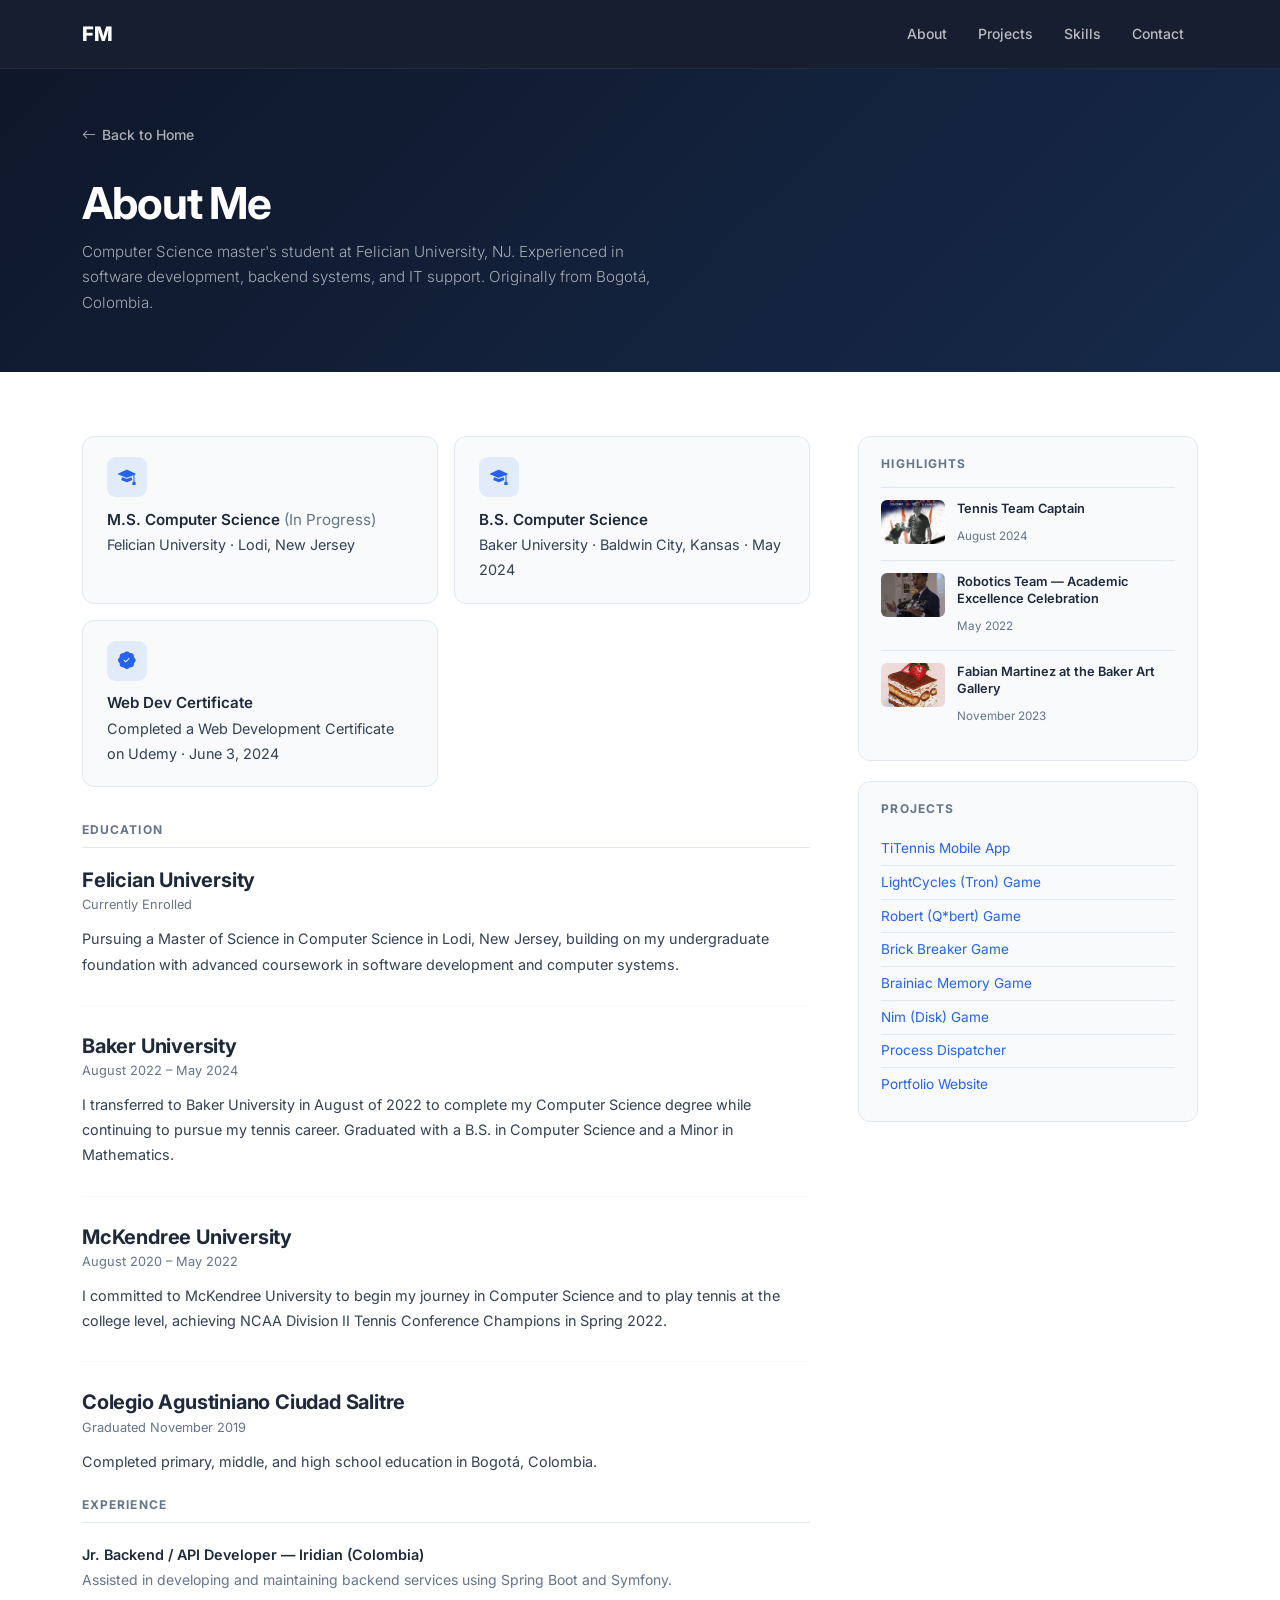
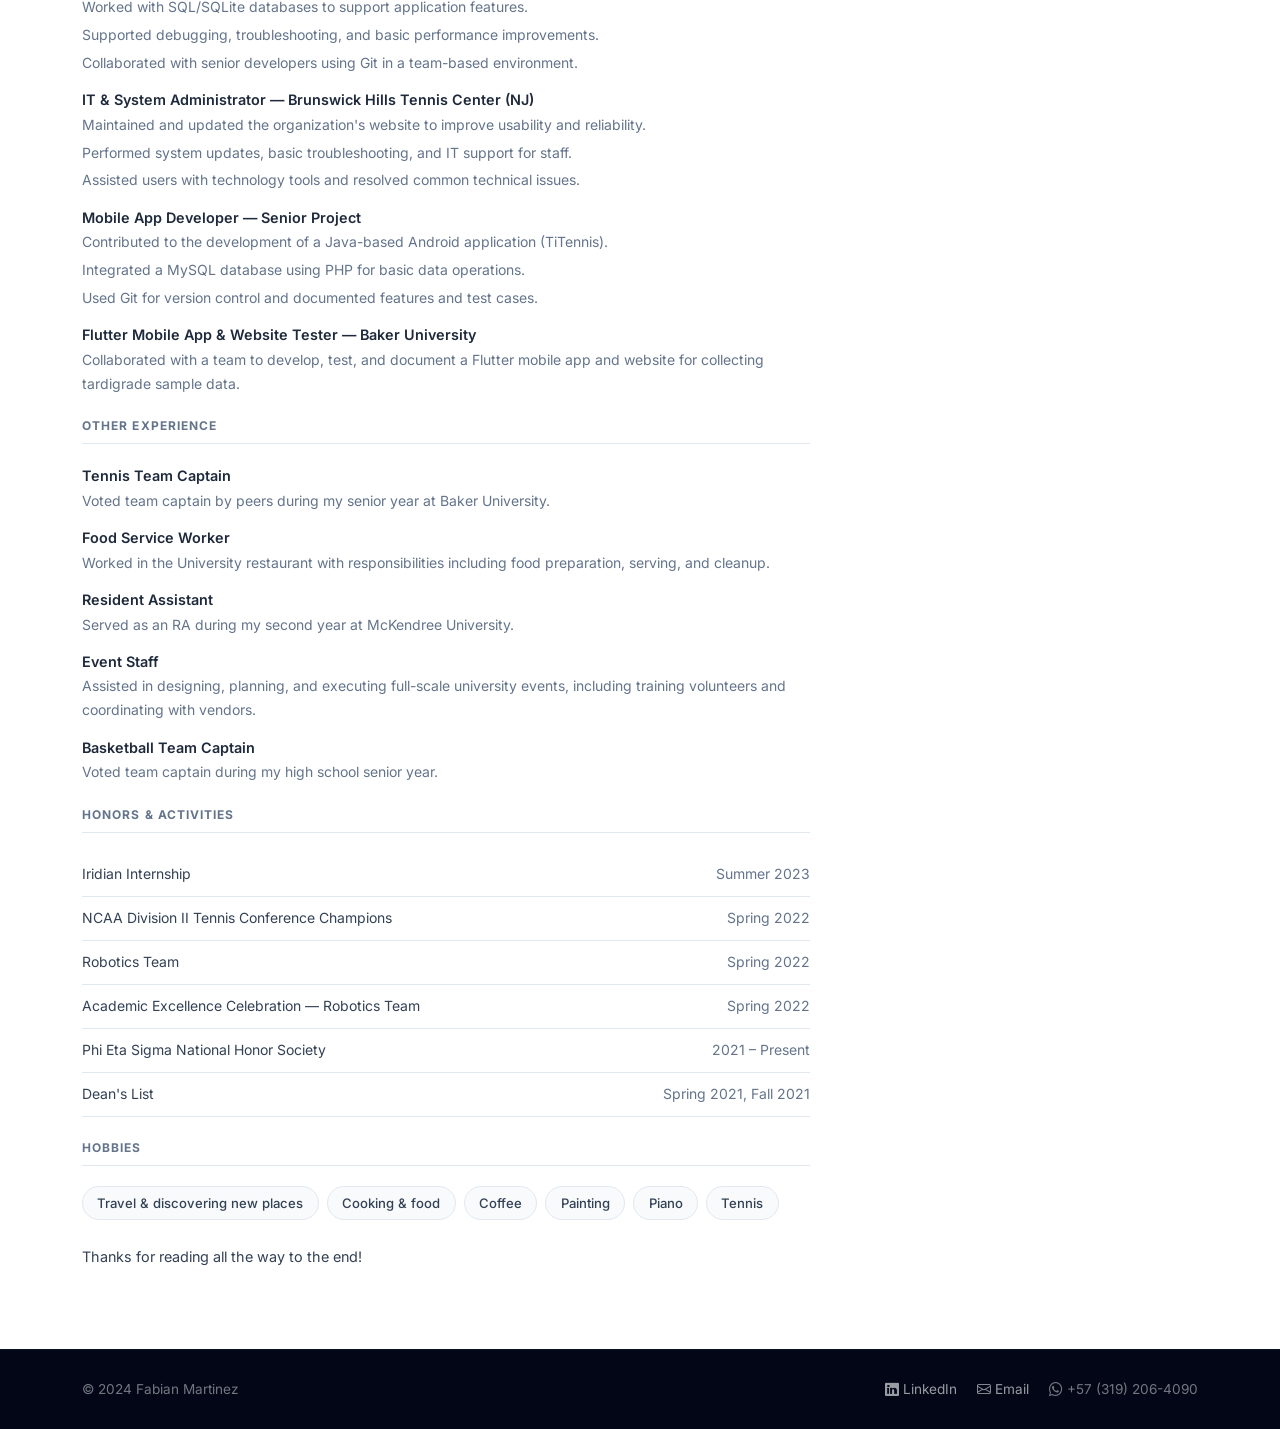
==== About.html @ b70476b0 "Updated Portfolio" ====
<!DOCTYPE html>
<html lang="en">
<head>
  <meta charset="UTF-8">
  <meta name="viewport" content="width=device-width, initial-scale=1.0">
  <title>About | Fabian Martinez</title>
  <link href="https://cdn.jsdelivr.net/npm/bootstrap@5.3.3/dist/css/bootstrap.min.css" rel="stylesheet"
    integrity="sha384-QWTKZyjpPEjISv5WaRU9OFeRpok6YctnYmDr5pNlyT2bRjXh0JMhjY6hW+ALEwIH" crossorigin="anonymous">
  <link rel="stylesheet" href="https://cdn.jsdelivr.net/npm/bootstrap-icons@1.11.3/font/bootstrap-icons.min.css">
  <link rel="stylesheet" href="./css/style.css">
</head>
<body>

<!-- ── Navbar ─────────────────────────────── -->
<nav class="navbar navbar-expand-lg sticky-top site-nav">
  <div class="container">
    <a class="navbar-brand" href="index.html">FM</a>
    <button class="navbar-toggler border-0" type="button" data-bs-toggle="collapse"
      data-bs-target="#mainNav" aria-controls="mainNav" aria-expanded="false" aria-label="Toggle navigation">
      <span class="navbar-toggler-icon"></span>
    </button>
    <div class="collapse navbar-collapse" id="mainNav">
      <ul class="navbar-nav ms-auto gap-1">
        <li class="nav-item"><a class="nav-link" href="index.html#about">About</a></li>
        <li class="nav-item"><a class="nav-link" href="index.html#projects">Projects</a></li>
        <li class="nav-item"><a class="nav-link" href="index.html#skills">Skills</a></li>
        <li class="nav-item"><a class="nav-link" href="index.html#contact">Contact</a></li>
      </ul>
    </div>
  </div>
</nav>

<!-- ── Page Hero ─────────────────────────── -->
<div class="page-hero">
  <div class="container">
    <a href="index.html" class="btn-back-custom">
      <i class="bi bi-arrow-left"></i> Back to Home
    </a>
    <h1>About Me</h1>
    <p class="lead">Computer Science master's student at Felician University, NJ. Experienced in software development, backend systems, and IT support. Originally from Bogotá, Colombia.</p>
  </div>
</div>

<!-- ── Main Content ───────────────────────── -->
<section class="about-page-content">
  <div class="container">
    <div class="row g-5">

      <!-- Article column -->
      <div class="col-lg-8">

        <!-- Quick Highlights -->
        <div class="row g-3 mb-4">
          <div class="col-sm-6">
            <div class="credential-card">
              <div class="credential-icon"><i class="bi bi-mortarboard-fill"></i></div>
              <h4>M.S. Computer Science <span style="font-weight:400; color:var(--text-muted);">(In Progress)</span></h4>
              <p>Felician University · Lodi, New Jersey</p>
            </div>
          </div>
          <div class="col-sm-6">
            <div class="credential-card">
              <div class="credential-icon"><i class="bi bi-mortarboard-fill"></i></div>
              <h4>B.S. Computer Science</h4>
              <p>Baker University · Baldwin City, Kansas · May 2024</p>
            </div>
          </div>
          <div class="col-sm-6">
            <div class="credential-card">
              <div class="credential-icon"><i class="bi bi-patch-check-fill"></i></div>
              <h4>Web Dev Certificate</h4>
              <p>Completed a Web Development Certificate on Udemy · June 3, 2024</p>
            </div>
          </div>
        </div>

        <!-- Education -->
        <h3 class="about-section-label">Education</h3>

        <h2 class="edu-title">Felician University</h2>
        <p class="edu-date">Currently Enrolled</p>
        <p>Pursuing a Master of Science in Computer Science in Lodi, New Jersey, building on my undergraduate foundation with advanced coursework in software development and computer systems.</p>
        <hr>

        <h2 class="edu-title">Baker University</h2>
        <p class="edu-date">August 2022 – May 2024</p>
        <p>I transferred to Baker University in August of 2022 to complete my Computer Science degree while continuing to pursue my tennis career. Graduated with a B.S. in Computer Science and a Minor in Mathematics.</p>
        <hr>

        <h2 class="edu-title">McKendree University</h2>
        <p class="edu-date">August 2020 – May 2022</p>
        <p>I committed to McKendree University to begin my journey in Computer Science and to play tennis at the college level, achieving NCAA Division II Tennis Conference Champions in Spring 2022.</p>
        <hr>

        <h2 class="edu-title">Colegio Agustiniano Ciudad Salitre</h2>
        <p class="edu-date">Graduated November 2019</p>
        <p>Completed primary, middle, and high school education in Bogotá, Colombia.</p>

        <!-- CS Experience -->
        <h3 class="about-section-label mt-4">Experience</h3>
        <dl>
          <dt>Jr. Backend / API Developer — Iridian (Colombia)</dt>
          <dd>Assisted in developing and maintaining backend services using Spring Boot and Symfony.</dd>
          <dd>Worked with SQL/SQLite databases to support application features.</dd>
          <dd>Supported debugging, troubleshooting, and basic performance improvements.</dd>
          <dd>Collaborated with senior developers using Git in a team-based environment.</dd>

          <dt>IT &amp; System Administrator — Brunswick Hills Tennis Center (NJ)</dt>
          <dd>Maintained and updated the organization's website to improve usability and reliability.</dd>
          <dd>Performed system updates, basic troubleshooting, and IT support for staff.</dd>
          <dd>Assisted users with technology tools and resolved common technical issues.</dd>

          <dt>Mobile App Developer — Senior Project</dt>
          <dd>Contributed to the development of a Java-based Android application (TiTennis).</dd>
          <dd>Integrated a MySQL database using PHP for basic data operations.</dd>
          <dd>Used Git for version control and documented features and test cases.</dd>

          <dt>Flutter Mobile App &amp; Website Tester — Baker University</dt>
          <dd>Collaborated with a team to develop, test, and document a Flutter mobile app and website for collecting tardigrade sample data.</dd>
        </dl>

        <!-- Other Experience -->
        <h3 class="about-section-label mt-4">Other Experience</h3>
        <dl>
          <dt>Tennis Team Captain</dt>
          <dd>Voted team captain by peers during my senior year at Baker University.</dd>

          <dt>Food Service Worker</dt>
          <dd>Worked in the University restaurant with responsibilities including food preparation, serving, and cleanup.</dd>

          <dt>Resident Assistant</dt>
          <dd>Served as an RA during my second year at McKendree University.</dd>

          <dt>Event Staff</dt>
          <dd>Assisted in designing, planning, and executing full-scale university events, including training volunteers and coordinating with vendors.</dd>

          <dt>Basketball Team Captain</dt>
          <dd>Voted team captain during my high school senior year.</dd>
        </dl>

        <!-- Honors -->
        <h3 class="about-section-label mt-4">Honors &amp; Activities</h3>
        <table class="honors-table">
          <tbody>
            <tr><td>Iridian Internship</td><td>Summer 2023</td></tr>
            <tr><td>NCAA Division II Tennis Conference Champions</td><td>Spring 2022</td></tr>
            <tr><td>Robotics Team</td><td>Spring 2022</td></tr>
            <tr><td>Academic Excellence Celebration — Robotics Team</td><td>Spring 2022</td></tr>
            <tr><td>Phi Eta Sigma National Honor Society</td><td>2021 – Present</td></tr>
            <tr><td>Dean's List</td><td>Spring 2021, Fall 2021</td></tr>
          </tbody>
        </table>

        <!-- Hobbies -->
        <h3 class="about-section-label mt-4">Hobbies</h3>
        <ul class="hobbies-list mb-4">
          <li>Travel &amp; discovering new places</li>
          <li>Cooking &amp; food</li>
          <li>Coffee</li>
          <li>Painting</li>
          <li>Piano</li>
          <li>Tennis</li>
        </ul>

        <p>Thanks for reading all the way to the end!</p>

      </div>

      <!-- Sidebar column -->
      <div class="col-lg-4">
        <div class="sidebar-card">
          <h4>Highlights</h4>
          <a class="sidebar-highlight" href="#">
            <img src="images/about/tennis.jpeg" alt="Tennis Team Captain">
            <div>
              <h6>Tennis Team Captain</h6>
              <small>August 2024</small>
            </div>
          </a>
          <a class="sidebar-highlight" href="#">
            <img src="images/about/robot.jpeg" alt="Robotics Team">
            <div>
              <h6>Robotics Team — Academic Excellence Celebration</h6>
              <small>May 2022</small>
            </div>
          </a>
          <a class="sidebar-highlight" href="#">
            <img src="images/about/tiramisu.jpeg" alt="Baker Art Gallery">
            <div>
              <h6>Fabian Martinez at the Baker Art Gallery</h6>
              <small>November 2023</small>
            </div>
          </a>
        </div>

        <div class="sidebar-card">
          <h4>Projects</h4>
          <div class="sidebar-archive">
            <a href="App.html">TiTennis Mobile App</a>
            <a href="Tron.html">LightCycles (Tron) Game</a>
            <a href="Robert.html">Robert (Q*bert) Game</a>
            <a href="Brick.html">Brick Breaker Game</a>
            <a href="Brainiac.html">Brainiac Memory Game</a>
            <a href="Disk.html">Nim (Disk) Game</a>
            <a href="Dispatcher.html">Process Dispatcher</a>
            <a href="Webpage.html">Portfolio Website</a>
          </div>
        </div>
      </div>

    </div>
  </div>
</section>

<!-- ── Footer ─────────────────────────────── -->
<footer class="site-footer">
  <div class="container">
    <div class="footer-grid">
      <span>© 2024 Fabian Martinez</span>
      <div class="footer-links">
        <a href="https://www.linkedin.com/in/fabian-martinez-camargo-32357427b" target="_blank" rel="noopener">
          <i class="bi bi-linkedin me-1"></i>LinkedIn
        </a>
        <a href="mailto:fabianmartinezcamargo81@gmail.com">
          <i class="bi bi-envelope me-1"></i>Email
        </a>
        <span><i class="bi bi-whatsapp me-1"></i>+57 (319) 206-4090</span>
      </div>
    </div>
  </div>
</footer>

<script src="https://cdn.jsdelivr.net/npm/bootstrap@5.3.3/dist/js/bootstrap.bundle.min.js"
  integrity="sha384-YvpcrYf0tY3lHB60NNkmXc4s9bIOgUxi8T/jzmmbgxkiMr+9iS1YDKl5bDXQP5" crossorigin="anonymous"></script>
</body>
</html>
---- css/style.css ----
@import url('https://fonts.googleapis.com/css2?family=Inter:wght@300;400;500;600;700;800&family=Fira+Code:wght@400;500&display=swap');

/* ── Variables ─────────────────────────────── */
:root {
  --primary:      #2563eb;
  --primary-dark: #1d4ed8;
  --accent:       #0ea5e9;
  --dark:         #0f172a;
  --dark-2:       #1e293b;
  --text:         #334155;
  --text-muted:   #64748b;
  --bg:           #ffffff;
  --bg-alt:       #f8fafc;
  --border:       #e2e8f0;
  --radius:       0.75rem;
  --shadow-sm:    0 1px 3px rgba(0,0,0,.08), 0 1px 2px rgba(0,0,0,.04);
  --shadow:       0 4px 6px rgba(0,0,0,.07), 0 2px 4px rgba(0,0,0,.04);
  --shadow-lg:    0 10px 25px rgba(0,0,0,.1), 0 4px 10px rgba(0,0,0,.05);
  --transition:   0.2s ease;
}

/* ── Base ──────────────────────────────────── */
*, *::before, *::after { box-sizing: border-box; }
html { scroll-behavior: smooth; }

body {
  font-family: 'Inter', system-ui, sans-serif;
  color: var(--text);
  background: var(--bg);
  line-height: 1.7;
  -webkit-font-smoothing: antialiased;
}

/* ── Navbar ────────────────────────────────── */
.site-nav {
  background: rgba(15, 23, 42, 0.97);
  backdrop-filter: blur(8px);
  border-bottom: 1px solid rgba(255,255,255,.06);
  padding: 0.75rem 0;
  z-index: 1030;
}

.site-nav .navbar-brand {
  font-weight: 800;
  font-size: 1.25rem;
  color: #fff !important;
  letter-spacing: -0.02em;
}

.site-nav .nav-link {
  color: rgba(255,255,255,.7) !important;
  font-size: 0.875rem;
  font-weight: 500;
  padding: 0.4rem 0.85rem !important;
  border-radius: 6px;
  transition: color var(--transition), background var(--transition);
}

.site-nav .nav-link:hover {
  color: #fff !important;
  background: rgba(255,255,255,.08);
}

/* ── Hero Section ─────────────────────────── */
.hero {
  background: linear-gradient(135deg, #0f172a 0%, #162a4a 50%, #0f172a 100%);
  background-size: 200% 200%;
  animation: hero-gradient 14s ease infinite;
  min-height: 88vh;
  display: flex;
  align-items: center;
  padding: 5rem 0;
  position: relative;
  overflow: hidden;
}

.hero::before {
  content: '';
  position: absolute;
  inset: 0;
  background: radial-gradient(ellipse at 70% 50%, rgba(37,99,235,.12) 0%, transparent 65%);
  pointer-events: none;
}

@keyframes hero-gradient {
  0%   { background-position: 0% 50%; }
  50%  { background-position: 100% 50%; }
  100% { background-position: 0% 50%; }
}

.hero-eyebrow {
  color: var(--accent);
  font-size: 0.8rem;
  font-weight: 600;
  letter-spacing: 0.12em;
  text-transform: uppercase;
  margin-bottom: 1rem;
  display: block;
}

.hero h1 {
  font-size: clamp(2.5rem, 5.5vw, 4.25rem);
  font-weight: 800;
  color: #fff;
  line-height: 1.05;
  letter-spacing: -0.03em;
  margin: 0;
}

.hero .hero-subtitle {
  font-size: clamp(0.95rem, 1.8vw, 1.125rem);
  color: rgba(255,255,255,.6);
  font-weight: 400;
  margin-top: 1rem;
  max-width: 480px;
  line-height: 1.7;
}

.hero-img {
  width: 240px;
  height: 240px;
  object-fit: cover;
  border-radius: 50%;
  border: 3px solid rgba(255,255,255,.12);
  box-shadow: 0 24px 64px rgba(0,0,0,.45);
}

@media (min-width: 992px) {
  .hero-img { width: 280px; height: 280px; }
}

/* ── Shared Button Styles ─────────────────── */
.btn-primary-custom {
  display: inline-block;
  background: var(--primary);
  color: #fff !important;
  border: none;
  padding: 0.72rem 1.65rem;
  border-radius: 8px;
  font-weight: 600;
  font-size: 0.9rem;
  text-decoration: none;
  transition: background var(--transition), transform var(--transition), box-shadow var(--transition);
}

.btn-primary-custom:hover {
  background: var(--primary-dark);
  transform: translateY(-1px);
  box-shadow: 0 4px 14px rgba(37,99,235,.35);
}

.btn-outline-custom {
  display: inline-block;
  background: transparent;
  color: rgba(255,255,255,.85) !important;
  border: 1px solid rgba(255,255,255,.28);
  padding: 0.72rem 1.65rem;
  border-radius: 8px;
  font-weight: 500;
  font-size: 0.9rem;
  text-decoration: none;
  transition: background var(--transition), border-color var(--transition);
}

.btn-outline-custom:hover {
  background: rgba(255,255,255,.09);
  border-color: rgba(255,255,255,.5);
  color: #fff !important;
}

.btn-github-custom {
  display: inline-flex;
  align-items: center;
  gap: 0.5rem;
  background: rgba(255,255,255,.08);
  color: rgba(255,255,255,.85) !important;
  border: 1px solid rgba(255,255,255,.18);
  padding: 0.6rem 1.35rem;
  border-radius: 8px;
  font-weight: 500;
  font-size: 0.875rem;
  text-decoration: none;
  transition: background var(--transition);
}

.btn-github-custom:hover {
  background: rgba(255,255,255,.15);
  color: #fff !important;
}

.btn-back-custom {
  display: inline-flex;
  align-items: center;
  gap: 0.4rem;
  color: rgba(255,255,255,.65) !important;
  text-decoration: none;
  font-size: 0.875rem;
  font-weight: 500;
  padding: 0.4rem 0;
  transition: color var(--transition);
  margin-bottom: 1.5rem;
}

.btn-back-custom:hover { color: #fff !important; }

/* ── Section Shared ───────────────────────── */
.section-eyebrow {
  display: block;
  color: var(--primary);
  font-size: 0.78rem;
  font-weight: 700;
  letter-spacing: 0.1em;
  text-transform: uppercase;
  margin-bottom: 0.4rem;
}

.section-title {
  font-size: clamp(1.5rem, 3vw, 2rem);
  font-weight: 700;
  color: var(--dark-2);
  letter-spacing: -0.025em;
  margin-bottom: 0;
}

.section-divider {
  width: 44px;
  height: 4px;
  background: var(--primary);
  border-radius: 2px;
  margin: 0.75rem 0 2.25rem;
}

/* ── About Section (index) ───────────────── */
.about-section {
  background: var(--bg);
  padding: 5.5rem 0;
}

.about-intro {
  font-size: 1rem;
  color: var(--text);
  line-height: 1.75;
}

.credential-card {
  background: var(--bg-alt);
  border: 1px solid var(--border);
  border-radius: var(--radius);
  padding: 1.25rem 1.5rem;
  height: 100%;
  transition: box-shadow var(--transition), transform var(--transition);
}

.credential-card:hover {
  box-shadow: var(--shadow-lg);
  transform: translateY(-2px);
}

.credential-icon {
  width: 40px;
  height: 40px;
  background: rgba(37,99,235,.1);
  border-radius: 9px;
  display: flex;
  align-items: center;
  justify-content: center;
  color: var(--primary);
  font-size: 1.1rem;
  margin-bottom: 0.85rem;
  flex-shrink: 0;
}

.credential-card h4 {
  font-size: 0.95rem;
  font-weight: 600;
  color: var(--dark-2);
  margin-bottom: 0.2rem;
}

.credential-card p {
  font-size: 0.825rem;
  color: var(--text-muted);
  margin: 0;
}

/* ── Projects Section ─────────────────────── */
.projects-section {
  background: var(--bg-alt);
  padding: 5.5rem 0;
}

.project-card {
  background: var(--bg);
  border: 1px solid var(--border);
  border-radius: var(--radius);
  overflow: hidden;
  height: 100%;
  display: flex;
  flex-direction: column;
  transition: box-shadow var(--transition), transform var(--transition);
}

.project-card:hover {
  box-shadow: var(--shadow-lg);
  transform: translateY(-3px);
}

.project-card-img {
  width: 100%;
  height: 190px;
  object-fit: cover;
  object-position: top center;
  display: block;
}

.project-card-body {
  padding: 1.25rem 1.4rem 1.4rem;
  flex: 1;
  display: flex;
  flex-direction: column;
}

.project-tag {
  display: inline-block;
  font-size: 0.68rem;
  font-weight: 700;
  letter-spacing: 0.06em;
  text-transform: uppercase;
  color: var(--primary);
  background: rgba(37,99,235,.08);
  padding: 0.18rem 0.55rem;
  border-radius: 4px;
  margin-bottom: 0.7rem;
}

.project-card-body h3 {
  font-size: 1.05rem;
  font-weight: 700;
  color: var(--dark-2);
  margin-bottom: 0.5rem;
  line-height: 1.3;
}

.project-card-body p {
  font-size: 0.86rem;
  color: var(--text-muted);
  flex: 1;
  margin-bottom: 1rem;
  line-height: 1.6;
}

.project-card-link {
  color: var(--primary);
  font-size: 0.86rem;
  font-weight: 600;
  text-decoration: none;
  display: inline-flex;
  align-items: center;
  gap: 0.3rem;
  transition: gap var(--transition), color var(--transition);
}

.project-card-link:hover {
  color: var(--primary-dark);
  gap: 0.55rem;
}

/* ── Skills Section ───────────────────────── */
.skills-section {
  background: var(--bg);
  padding: 5.5rem 0;
}

.skill-group {
  background: var(--bg-alt);
  border: 1px solid var(--border);
  border-radius: var(--radius);
  padding: 1.25rem 1.4rem;
  height: 100%;
}

.skill-group h4 {
  font-size: 0.78rem;
  font-weight: 700;
  color: var(--text-muted);
  text-transform: uppercase;
  letter-spacing: 0.08em;
  margin-bottom: 0.85rem;
}

.skill-list {
  list-style: none;
  padding: 0;
  margin: 0;
  display: flex;
  flex-wrap: wrap;
  gap: 0.4rem;
}

.skill-list li {
  background: var(--bg);
  border: 1px solid var(--border);
  border-radius: 6px;
  padding: 0.22rem 0.6rem;
  font-size: 0.8rem;
  color: var(--text);
  font-weight: 500;
}

/* ── Contact Section ──────────────────────── */
.contact-section {
  background: var(--dark);
  padding: 5.5rem 0;
  text-align: center;
}

.contact-section h2 {
  color: #fff;
  font-size: clamp(1.6rem, 3vw, 2.25rem);
  font-weight: 700;
  letter-spacing: -0.02em;
  margin-bottom: 0.6rem;
}

.contact-section p {
  color: rgba(255,255,255,.55);
  font-size: 1rem;
  margin-bottom: 2.25rem;
}

.btn-contact {
  display: inline-block;
  background: var(--primary);
  color: #fff !important;
  border: none;
  padding: 0.8rem 2.1rem;
  border-radius: 8px;
  font-weight: 600;
  font-size: 0.95rem;
  text-decoration: none;
  transition: background var(--transition), transform var(--transition), box-shadow var(--transition);
}

.btn-contact:hover {
  background: var(--primary-dark);
  transform: translateY(-1px);
  box-shadow: 0 4px 14px rgba(37,99,235,.4);
}

/* ── Site Footer ─────────────────────────── */
.site-footer {
  background: #020617;
  color: rgba(255,255,255,.45);
  padding: 1.75rem 0;
  border-top: 1px solid rgba(255,255,255,.05);
  font-size: 0.85rem;
}

.site-footer a {
  color: rgba(255,255,255,.6);
  text-decoration: none;
  transition: color var(--transition);
}

.site-footer a:hover { color: #fff; }

.footer-grid {
  display: flex;
  flex-wrap: wrap;
  justify-content: space-between;
  align-items: center;
  gap: 0.75rem;
}

.footer-links {
  display: flex;
  flex-wrap: wrap;
  gap: 1.25rem;
  align-items: center;
}

/* ── Page Hero (project + about pages) ────── */
.page-hero {
  background: linear-gradient(135deg, #0f172a 0%, #162a4a 100%);
  padding: 3rem 0 2.5rem;
  color: #fff;
}

.page-hero h1 {
  font-size: clamp(1.75rem, 4vw, 2.75rem);
  font-weight: 700;
  color: #fff;
  letter-spacing: -0.025em;
  margin-bottom: 0.65rem;
  line-height: 1.15;
}

.page-hero .lead {
  color: rgba(255,255,255,.62);
  font-size: 0.95rem;
  max-width: 580px;
  line-height: 1.7;
}

.page-hero-img {
  width: 100%;
  max-height: 300px;
  object-fit: cover;
  object-position: top;
  border-radius: var(--radius);
  box-shadow: 0 20px 50px rgba(0,0,0,.4);
}

/* ── Content Section (project pages) ────── */
.content-section {
  padding: 4rem 0;
  background: var(--bg);
}

.content-section h3.section-label {
  font-size: 0.78rem;
  font-weight: 700;
  text-transform: uppercase;
  letter-spacing: 0.09em;
  color: var(--text-muted);
  border-bottom: 1px solid var(--border);
  padding-bottom: 0.65rem;
  margin-bottom: 1.5rem;
}

.skills-dl dt {
  font-weight: 600;
  color: var(--dark-2);
  font-size: 0.925rem;
  margin-top: 1.1rem;
  margin-bottom: 0.25rem;
}

.skills-dl dd {
  color: var(--text-muted);
  font-size: 0.875rem;
  margin-left: 0;
  line-height: 1.65;
  margin-bottom: 0.2rem;
}

/* ── Code Block (Dispatcher page) ────────── */
.code-section {
  background: #0d1117;
  padding: 3.5rem 0;
}

.code-section h2 {
  color: #fff;
  font-size: 1.1rem;
  font-weight: 700;
  margin-bottom: 1.25rem;
  letter-spacing: -0.01em;
}

.code-section pre {
  background: #161b22;
  border: 1px solid rgba(255,255,255,.08);
  border-radius: var(--radius);
  padding: 1.5rem;
  overflow-x: auto;
  font-size: 0.77rem;
  line-height: 1.75;
  margin: 0;
}

.code-section code {
  color: #c9d1d9;
  font-family: 'Fira Code', 'Consolas', 'Courier New', monospace;
}

/* ── Gallery (App page) ─────────────────── */
.gallery-section {
  background: var(--bg-alt);
  padding: 4rem 0;
}

.gallery-section h3.section-label {
  font-size: 0.78rem;
  font-weight: 700;
  text-transform: uppercase;
  letter-spacing: 0.09em;
  color: var(--text-muted);
  border-bottom: 1px solid var(--border);
  padding-bottom: 0.65rem;
  margin-bottom: 1.5rem;
}

.gallery-card {
  background: var(--bg);
  border: 1px solid var(--border);
  border-radius: var(--radius);
  overflow: hidden;
  box-shadow: var(--shadow-sm);
  transition: box-shadow var(--transition), transform var(--transition);
}

.gallery-card:hover {
  box-shadow: var(--shadow-lg);
  transform: translateY(-2px);
}

.gallery-card img {
  width: 100%;
  height: 210px;
  object-fit: cover;
  display: block;
}

.gallery-card .gallery-caption {
  padding: 0.7rem 0.9rem;
  font-size: 0.8rem;
  color: var(--text-muted);
  font-weight: 500;
}

/* ── About Page ──────────────────────────── */
.about-page-content {
  padding: 4rem 0;
}

.about-page-content h2.edu-title {
  font-size: 1.25rem;
  font-weight: 700;
  color: var(--dark-2);
  letter-spacing: -0.01em;
  margin-bottom: 0.15rem;
}

.about-page-content .edu-date {
  font-size: 0.8rem;
  color: var(--text-muted);
  margin-bottom: 0.6rem;
}

.about-page-content p {
  font-size: 0.9rem;
  color: var(--text);
  line-height: 1.75;
}

.about-page-content hr {
  border-color: var(--border);
  margin: 1.75rem 0;
}

.about-section-label {
  font-size: 0.75rem;
  font-weight: 700;
  text-transform: uppercase;
  letter-spacing: 0.09em;
  color: var(--text-muted);
  border-bottom: 1px solid var(--border);
  padding-bottom: 0.6rem;
  margin: 2.25rem 0 1.25rem;
}

.about-page-content dt {
  font-weight: 600;
  color: var(--dark-2);
  font-size: 0.9rem;
  margin-top: 0.85rem;
}

.about-page-content dd {
  color: var(--text-muted);
  font-size: 0.875rem;
  margin-left: 0;
  margin-bottom: 0.25rem;
}

.about-page-content .honors-table {
  width: 100%;
  font-size: 0.875rem;
  border-collapse: collapse;
}

.about-page-content .honors-table td {
  padding: 0.6rem 0;
  border-bottom: 1px solid var(--border);
  color: var(--text);
  vertical-align: top;
}

.about-page-content .honors-table td:last-child {
  color: var(--text-muted);
  text-align: right;
  white-space: nowrap;
  padding-left: 1rem;
}

.hobbies-list {
  list-style: none;
  padding: 0;
  display: flex;
  flex-wrap: wrap;
  gap: 0.5rem;
  margin: 0;
}

.hobbies-list li {
  background: var(--bg-alt);
  border: 1px solid var(--border);
  border-radius: 20px;
  padding: 0.3rem 0.9rem;
  font-size: 0.82rem;
  color: var(--text);
  font-weight: 500;
}

/* Sidebar */
.sidebar-card {
  background: var(--bg-alt);
  border: 1px solid var(--border);
  border-radius: var(--radius);
  padding: 1.25rem 1.4rem;
  margin-bottom: 1.25rem;
  position: sticky;
  top: 5rem;
}

.sidebar-card h4 {
  font-size: 0.75rem;
  font-weight: 700;
  text-transform: uppercase;
  letter-spacing: 0.09em;
  color: var(--text-muted);
  margin-bottom: 1rem;
}

.sidebar-highlight {
  display: flex;
  gap: 0.75rem;
  align-items: flex-start;
  padding: 0.75rem 0;
  border-top: 1px solid var(--border);
  text-decoration: none;
}

.sidebar-highlight img {
  width: 64px;
  height: 44px;
  object-fit: cover;
  border-radius: 6px;
  flex-shrink: 0;
}

.sidebar-highlight h6 {
  font-size: 0.8rem;
  font-weight: 600;
  color: var(--dark-2);
  margin: 0 0 0.2rem;
  line-height: 1.35;
}

.sidebar-highlight small {
  color: var(--text-muted);
  font-size: 0.73rem;
}

.sidebar-archive a {
  display: block;
  color: var(--primary);
  font-size: 0.85rem;
  text-decoration: none;
  padding: 0.3rem 0;
  border-top: 1px solid var(--border);
  transition: color var(--transition);
}

.sidebar-archive a:first-child { border-top: none; }
.sidebar-archive a:hover { color: var(--primary-dark); }
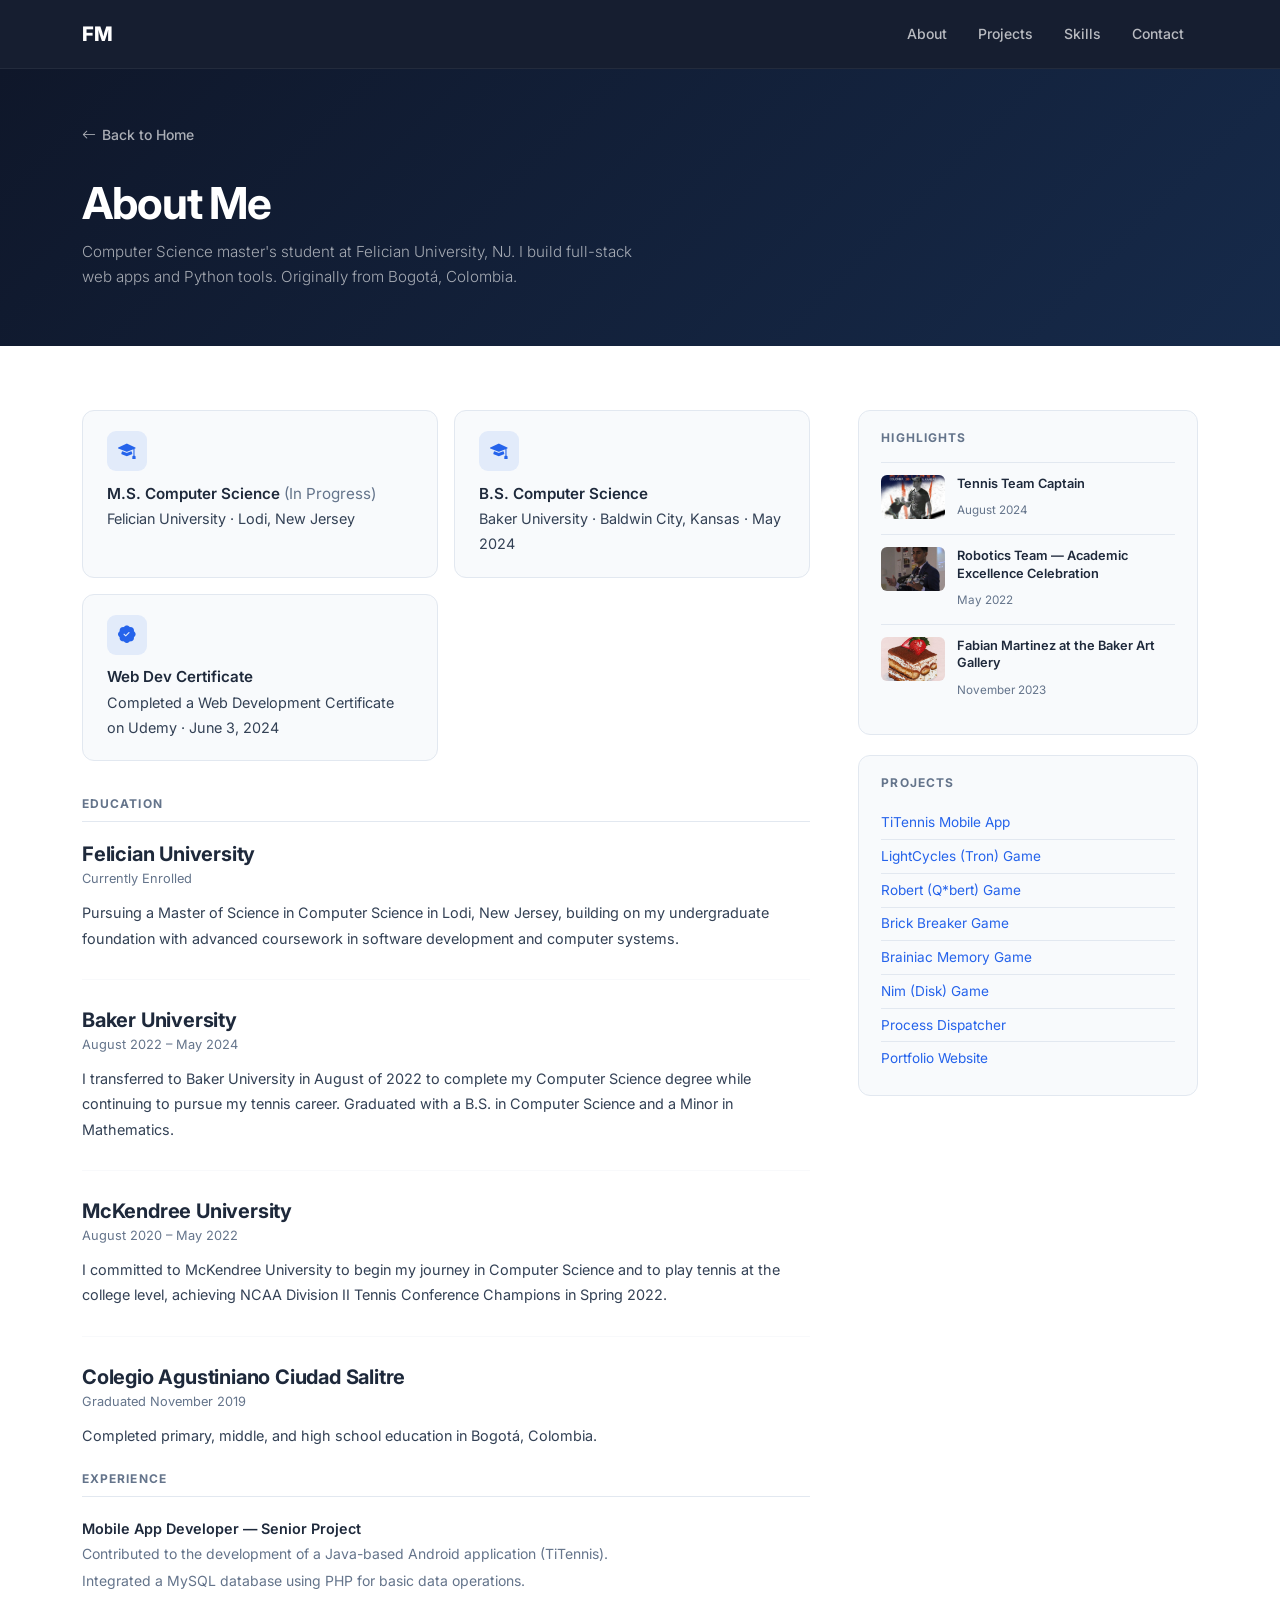
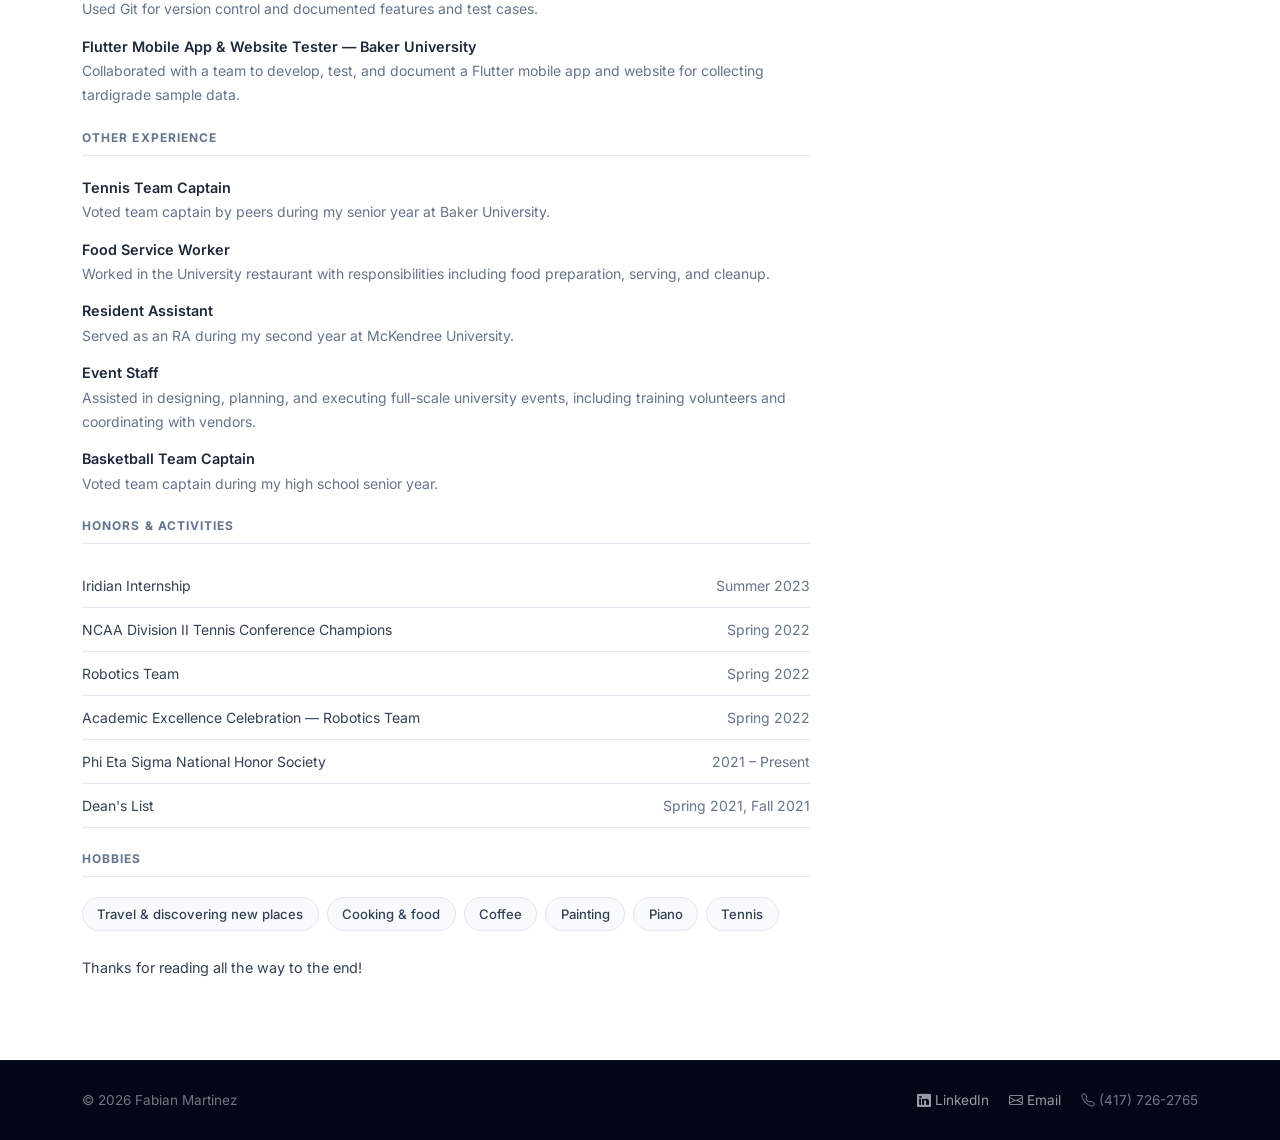
==== commit f1aa5a30: "Update portfolio: add RoomCam, refresh skills and bio, update contact" ====
--- a/About.html
+++ b/About.html
@@ -37,7 +37,7 @@
       <i class="bi bi-arrow-left"></i> Back to Home
     </a>
     <h1>About Me</h1>
-    <p class="lead">Computer Science master's student at Felician University, NJ. Experienced in software development, backend systems, and IT support. Originally from Bogotá, Colombia.</p>
+    <p class="lead">Computer Science master's student at Felician University, NJ. I build full-stack web apps and Python tools. Originally from Bogotá, Colombia.</p>
   </div>
 </div>
 
@@ -99,17 +99,6 @@
         <!-- CS Experience -->
         <h3 class="about-section-label mt-4">Experience</h3>
         <dl>
-          <dt>Jr. Backend / API Developer — Iridian (Colombia)</dt>
-          <dd>Assisted in developing and maintaining backend services using Spring Boot and Symfony.</dd>
-          <dd>Worked with SQL/SQLite databases to support application features.</dd>
-          <dd>Supported debugging, troubleshooting, and basic performance improvements.</dd>
-          <dd>Collaborated with senior developers using Git in a team-based environment.</dd>
-
-          <dt>IT &amp; System Administrator — Brunswick Hills Tennis Center (NJ)</dt>
-          <dd>Maintained and updated the organization's website to improve usability and reliability.</dd>
-          <dd>Performed system updates, basic troubleshooting, and IT support for staff.</dd>
-          <dd>Assisted users with technology tools and resolved common technical issues.</dd>
-
           <dt>Mobile App Developer — Senior Project</dt>
           <dd>Contributed to the development of a Java-based Android application (TiTennis).</dd>
           <dd>Integrated a MySQL database using PHP for basic data operations.</dd>
@@ -216,7 +205,7 @@
 <footer class="site-footer">
   <div class="container">
     <div class="footer-grid">
-      <span>© 2024 Fabian Martinez</span>
+      <span>© 2026 Fabian Martinez</span>
       <div class="footer-links">
         <a href="https://www.linkedin.com/in/fabian-martinez-camargo-32357427b" target="_blank" rel="noopener">
           <i class="bi bi-linkedin me-1"></i>LinkedIn
@@ -224,7 +213,7 @@
         <a href="mailto:fabianmartinezcamargo81@gmail.com">
           <i class="bi bi-envelope me-1"></i>Email
         </a>
-        <span><i class="bi bi-whatsapp me-1"></i>+57 (319) 206-4090</span>
+        <span><i class="bi bi-telephone me-1"></i>(417) 726-2765</span>
       </div>
     </div>
   </div>
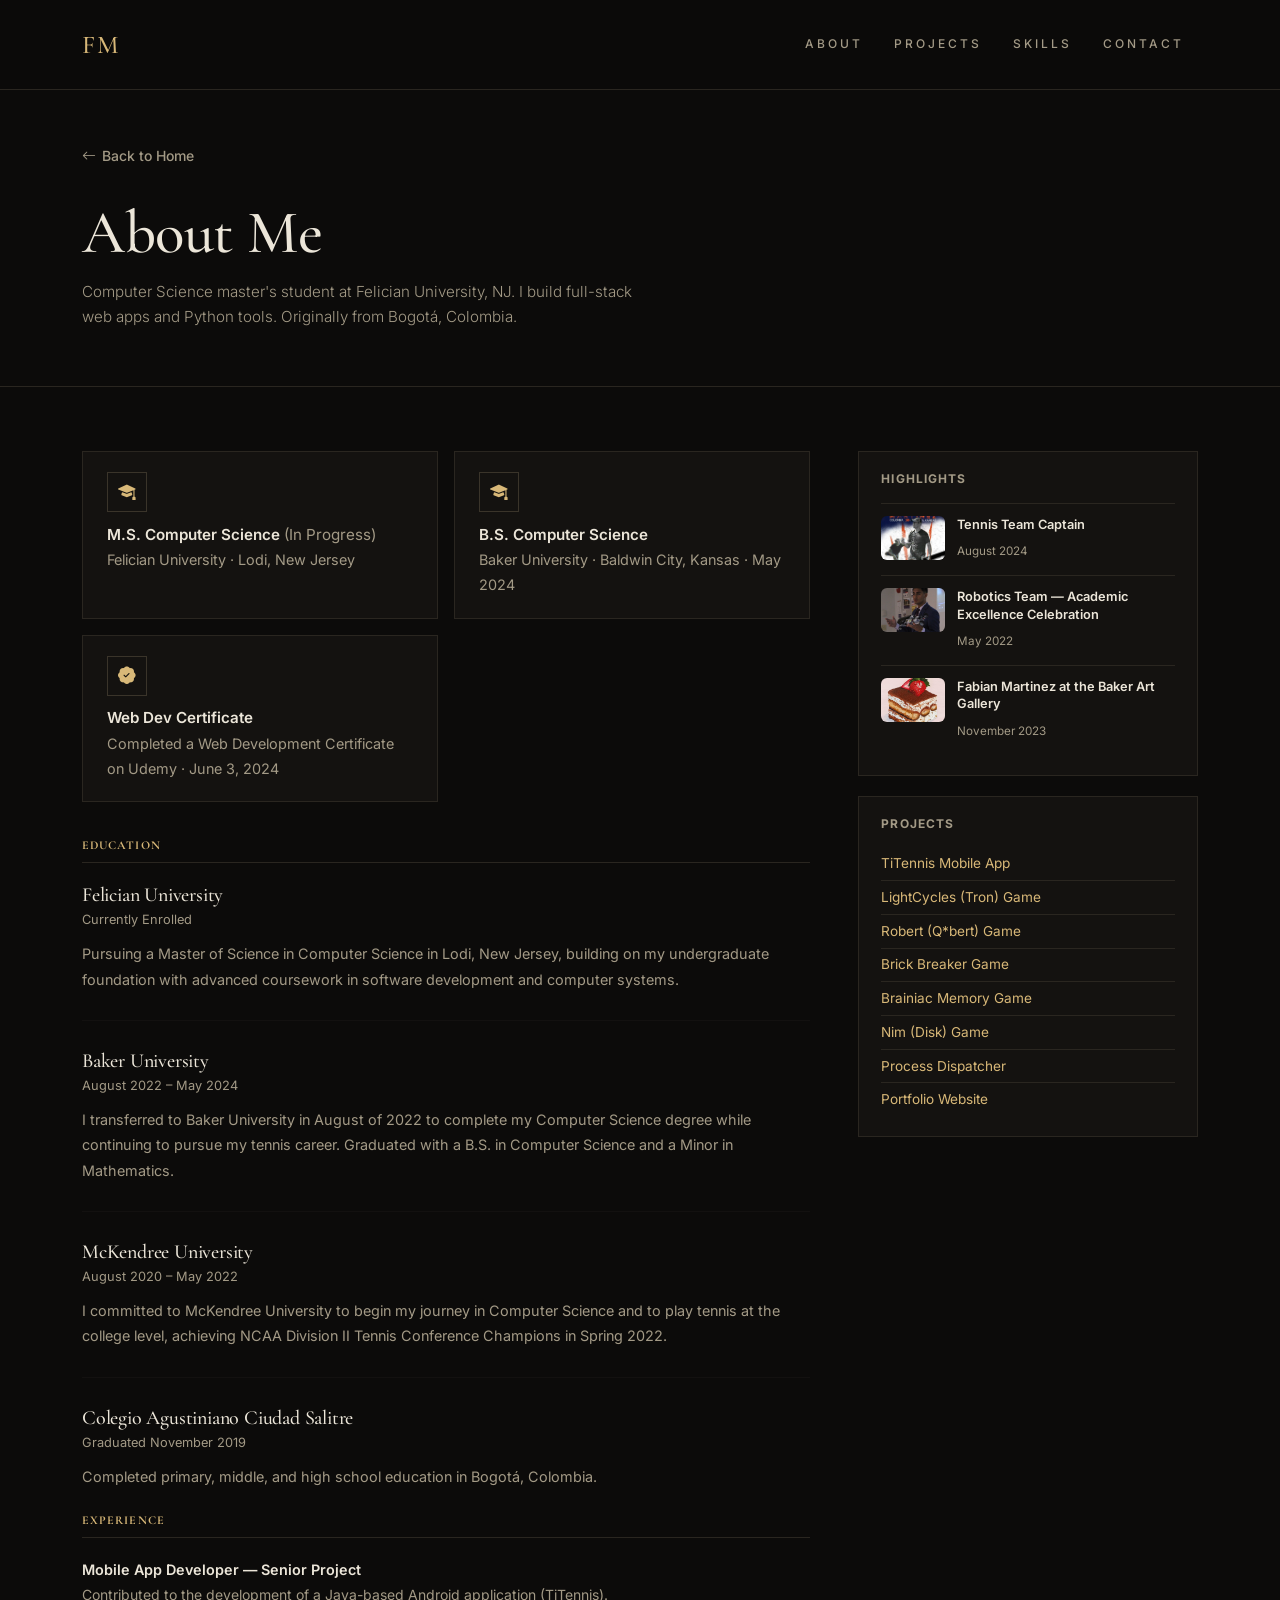
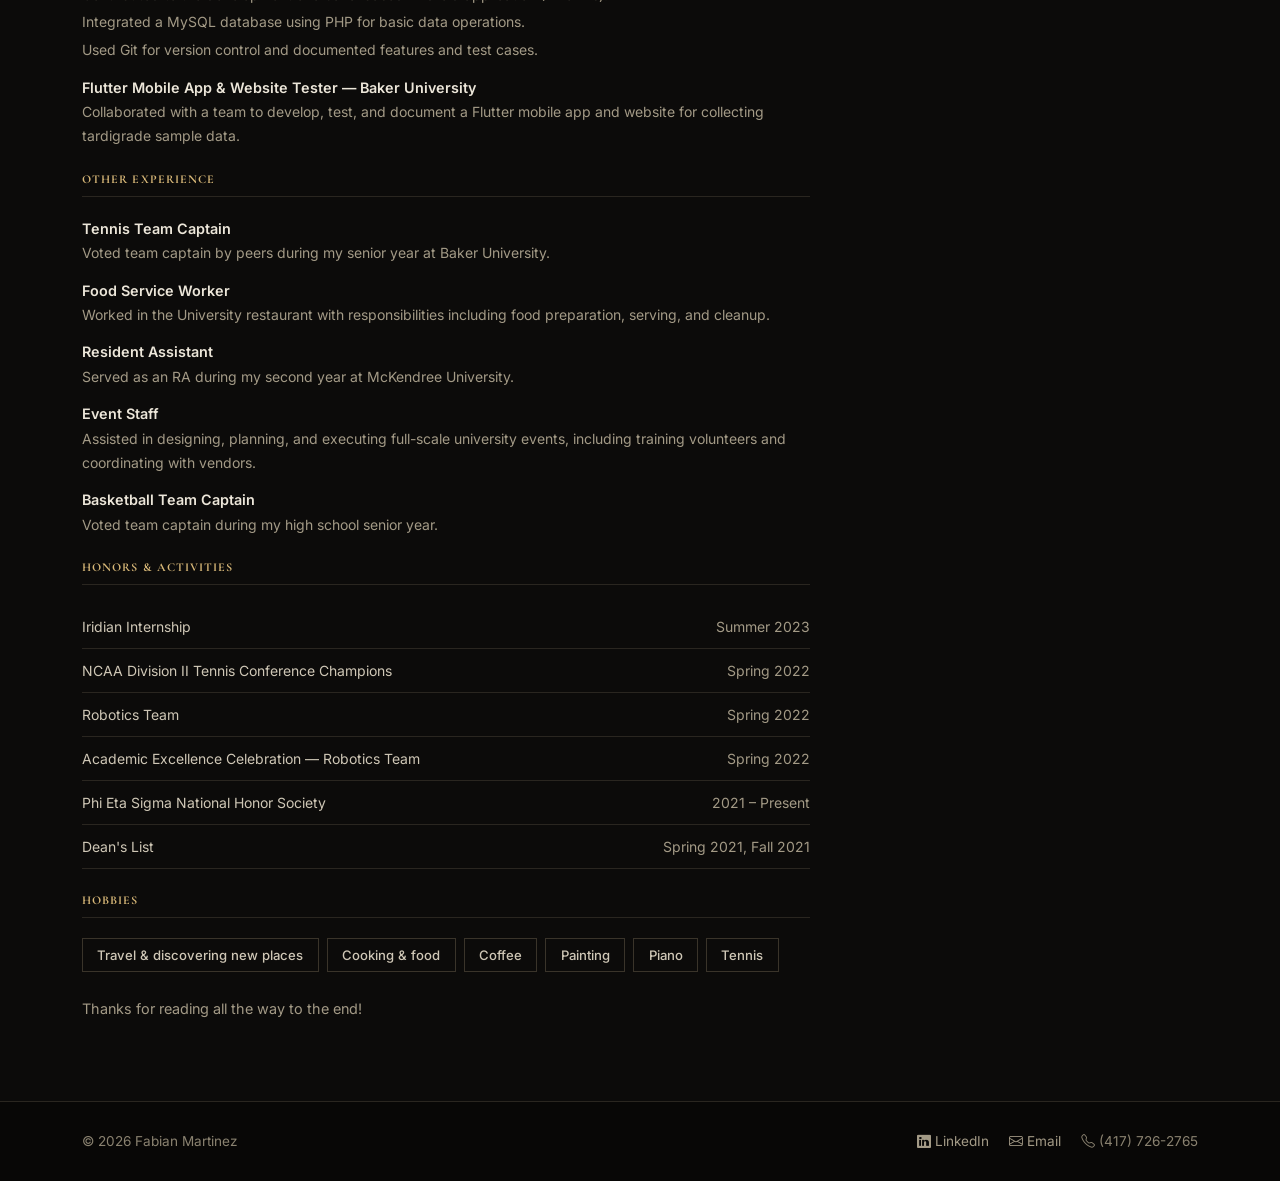
==== commit 5e26aeee: "Redesign portfolio: black and gold theme, new hero" ====
--- a/About.html
+++ b/About.html
@@ -8,6 +8,7 @@
     integrity="sha384-QWTKZyjpPEjISv5WaRU9OFeRpok6YctnYmDr5pNlyT2bRjXh0JMhjY6hW+ALEwIH" crossorigin="anonymous">
   <link rel="stylesheet" href="https://cdn.jsdelivr.net/npm/bootstrap-icons@1.11.3/font/bootstrap-icons.min.css">
   <link rel="stylesheet" href="./css/style.css">
+  <link rel="stylesheet" href="./css/gold.css">
 </head>
 <body>
 
--- a/css/gold.css
+++ b/css/gold.css
@@ -0,0 +1,106 @@
+@import url('https://fonts.googleapis.com/css2?family=Cormorant+Garamond:ital,wght@0,400;0,500;0,600;1,400&family=Inter:wght@300;400;500;600;700&family=Mrs+Saint+Delafield&display=swap');
+
+/* Black & gold theme — loaded after style.css */
+:root{
+  --primary:#d8b878; --primary-dark:#e6c78a; --accent:#d8b878;
+  --dark:#0c0b0a; --dark-2:#ece6d9;
+  --text:#cfc7b6; --text-muted:#a39a86;
+  --bg:#0c0b0a; --bg-alt:#141210; --border:#2a2620;
+  --radius:2px;
+  --shadow-sm:none; --shadow:none; --shadow-lg:0 12px 40px rgba(0,0,0,.6);
+  --serif:'Cormorant Garamond',Georgia,serif;
+}
+body{background:#0c0b0a;color:var(--text)}
+h1,h2,h3,.section-title,.page-hero h1,.contact-section h2,.about-page-content h2.edu-title{font-family:var(--serif);font-weight:500;color:#ece6d9}
+.site-nav{background:rgba(12,11,10,.96);border-bottom:1px solid #2a2620;padding:1.1rem 0}
+.site-nav .navbar-brand{font-family:var(--serif);font-weight:500;font-size:1.6rem;color:#d8b878!important;letter-spacing:2px}
+.site-nav .nav-link{color:#a39a86!important;font-size:.75rem;letter-spacing:3px;text-transform:uppercase;font-weight:500;border-radius:0}
+.site-nav .nav-link:hover{color:#d8b878!important;background:transparent}
+.navbar-toggler-icon{filter:invert(1) sepia(1) saturate(2)}
+
+/* Hero (index) */
+.hero{background:#0c0b0a;animation:none;min-height:auto;padding:3rem 0 0;display:block}
+.hero::before{display:none}
+.hero-eyebrow{color:#d8b878;font-size:.75rem;letter-spacing:4px}
+.hero h1{font-family:var(--serif);font-weight:500;font-size:clamp(3.6rem,9vw,7rem);line-height:.9;letter-spacing:-2px;color:#ece6d9}
+.hero h1 em{font-style:italic;font-weight:400;color:#d8b878}
+.hero-rule{width:72px;height:1px;background:#d8b878;margin:1.9rem 0}
+.hero .hero-subtitle{color:#a39a86;font-size:1.05rem;max-width:440px;margin-top:0}
+.hero-copy{padding:2rem 0 5rem;position:relative;z-index:2}
+.hero-photo{position:relative;min-height:660px;overflow:hidden}
+.hero-glow{position:absolute;left:50%;top:52%;width:620px;height:620px;transform:translate(-50%,-50%);background:radial-gradient(circle,#5a431f66,transparent 68%)}
+.hero-cutout{position:absolute;left:50%;bottom:0;transform:translateX(-50%);height:760px;width:auto;max-width:none;filter:drop-shadow(0 0 26px #d8b87833);-webkit-mask-image:linear-gradient(to bottom,#000 70%,transparent 99%);mask-image:linear-gradient(to bottom,#000 70%,transparent 99%)}
+.hero-sign{position:absolute;right:3%;bottom:150px;transform:rotate(-8deg);z-index:3;display:flex;flex-direction:column;align-items:flex-end}
+.hero-sign span:first-child{font-family:'Mrs Saint Delafield','Cormorant Garamond',cursive;font-size:170px;line-height:.8;color:#e6c78a;text-shadow:0 2px 18px #00000099}
+.hero-sign span:last-child{display:block;width:150px;height:1px;margin-top:6px;background:linear-gradient(90deg,transparent,#d8b878)}
+@media(max-width:991px){
+  .hero-photo{min-height:520px}.hero-cutout{height:560px}.hero-sign{bottom:110px}.hero-sign span:first-child{font-size:120px}
+  .hero-copy{padding-bottom:2rem}
+}
+
+/* Buttons */
+.btn-primary-custom,.btn-contact{background:transparent;color:#d8b878!important;border:1px solid #d8b878;border-radius:0;padding:.95rem 2.1rem;font-size:.75rem;letter-spacing:3px;text-transform:uppercase;font-weight:500}
+.btn-primary-custom:hover,.btn-contact:hover{background:#d8b878;color:#0c0b0a!important;box-shadow:none;transform:none}
+.btn-outline-custom{border:1px solid #3a342a;color:#a39a86!important;border-radius:0;padding:.95rem 2.1rem;font-size:.75rem;letter-spacing:3px;text-transform:uppercase}
+.btn-outline-custom:hover{border-color:#d8b878;color:#d8b878!important;background:transparent}
+.btn-github-custom{background:transparent;border:1px solid #d8b878;color:#d8b878!important;border-radius:0}
+.btn-github-custom:hover{background:#d8b878;color:#0c0b0a!important}
+.btn-back-custom{color:#a39a86!important}.btn-back-custom:hover{color:#d8b878!important}
+
+/* Sections */
+.section-eyebrow{color:#d8b878;letter-spacing:4px;font-weight:500}
+.section-title{font-size:clamp(2rem,4vw,3rem);letter-spacing:-.5px}
+.section-divider{width:72px;height:1px;background:#d8b878;border-radius:0}
+.about-section,.skills-section{background:#0c0b0a}
+.projects-section{background:#100e0c}
+.about-intro{color:#a39a86}
+.credential-card,.skill-group,.project-card,.gallery-card,.sidebar-card{background:#141210;border:1px solid #2a2620;border-radius:0}
+.credential-card:hover,.project-card:hover,.gallery-card:hover{border-color:#d8b878;box-shadow:var(--shadow-lg);transform:translateY(-3px)}
+.credential-icon{background:transparent;border:1px solid #3a342a;color:#d8b878;border-radius:0}
+.credential-card h4,.project-card-body h3,.sidebar-highlight h6{color:#ece6d9}
+.project-card-body h3{font-family:var(--serif);font-size:1.45rem;font-weight:500}
+.project-card-img{filter:saturate(.85) brightness(.92)}
+.project-tag{color:#d8b878;background:transparent;border:1px solid #3a342a;border-radius:0;letter-spacing:.1em}
+.project-card-link,.sidebar-archive a{color:#d8b878}
+.project-card-link:hover,.sidebar-archive a:hover{color:#e6c78a}
+.skill-group h4{color:#d8b878}
+.skill-list li,.hobbies-list li{background:transparent;border:1px solid #3a342a;border-radius:0;color:#cfc7b6}
+.contact-section{background:#0c0b0a;border-top:1px solid #2a2620}
+.contact-section h2{font-size:clamp(2.2rem,5vw,3.6rem)}
+.contact-section p{color:#a39a86}
+.site-footer{background:#080706;border-top:1px solid #2a2620;color:#8a8270}
+.site-footer a{color:#a39a86}.site-footer a:hover{color:#d8b878}
+
+/* Inner pages */
+.page-hero{background:#0c0b0a;border-bottom:1px solid #2a2620}
+.page-hero h1{font-size:clamp(2.4rem,5vw,3.8rem);letter-spacing:-.5px}
+.page-hero .lead{color:#a39a86}
+.page-hero-img{border-radius:0;box-shadow:0 20px 50px rgba(0,0,0,.6);border:1px solid #2a2620}
+.content-section{background:#0c0b0a}.gallery-section{background:#100e0c}
+.content-section h3.section-label,.gallery-section h3.section-label,.about-section-label{color:#d8b878;border-bottom:1px solid #2a2620}
+.skills-dl dt,.about-page-content dt{color:#ece6d9}
+.skills-dl dd,.about-page-content dd,.gallery-card .gallery-caption{color:#a39a86}
+.about-page-content p{color:#a39a86}
+.about-page-content .honors-table td{border-bottom:1px solid #2a2620;color:#cfc7b6}
+.about-page-content .honors-table td:last-child{color:#a39a86}
+.about-page-content hr{border-color:#2a2620}
+.code-section{background:#080706}.code-section pre{background:#100e0c;border-color:#2a2620;border-radius:0}
+
+/* Demo pages */
+.btn-demo{background:transparent!important;border-radius:0!important;border:1px solid #d8b878!important;color:#d8b878!important;letter-spacing:2px;text-transform:uppercase;font-size:.75rem!important}
+.btn-demo:hover{background:#d8b878!important;color:#0c0b0a!important}
+.demo-card{background:#141210!important;border:1px solid #2a2620!important;border-radius:0!important;color:#cfc7b6}
+.demo-card h2,.demo-card h3,.demo-card h4,.demo-card h5,.demo-card label,.demo-card b,.demo-card strong{color:#ece6d9}
+.note{background:#141210!important;border-left:3px solid #d8b878!important;color:#a39a86}
+.stage{background:#080706!important;border:1px solid #2a2620;border-radius:0!important}
+.phone{background:#1a1713!important;border-color:#2a2620!important}
+.notif{background:#241f18!important;color:#cfc7b6}.notif b{color:#ece6d9!important}
+.log div{border-bottom-color:#2a2620!important}
+.form-control,.form-select{background:#0c0b0a;border-color:#3a342a;color:#ece6d9;border-radius:0}
+.form-range::-webkit-slider-thumb{background:#d8b878}
+.table{--bs-table-bg:transparent;--bs-table-color:#cfc7b6;--bs-table-border-color:#2a2620}
+.badge.bg-primary,.btn-primary{background:#d8b878!important;border-color:#d8b878!important;color:#0c0b0a!important}
+.text-muted{color:#a39a86!important}
+.bg-white,.bg-light{background:#141210!important}
+.text-dark{color:#ece6d9!important}
+html,body{overflow-x:hidden}
